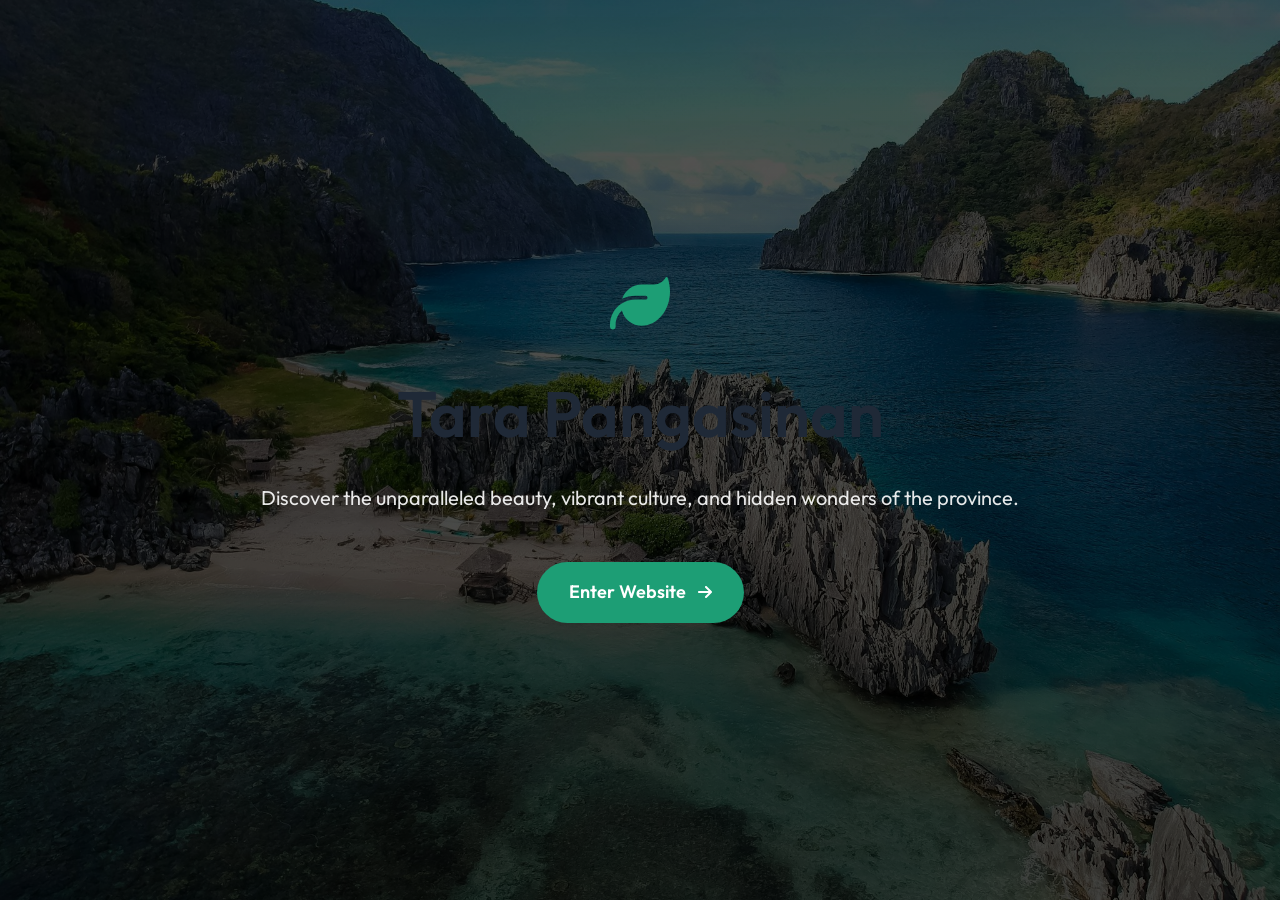
==== index.html @ 825ba8ad "Initial commit" ====
<!DOCTYPE html>
<html lang="en">
<head>
    <meta charset="UTF-8">
    <meta name="viewport" content="width=device-width, initial-scale=1.0">

    <meta name="description" content="Welcome to Tara Pangasinan. Discover the unparalleled beauty, vibrant culture, and hidden wonders of the province.">
    <meta property="og:title" content="Welcome | Tara Pangasinan">
    <meta property="og:description" content="Welcome to Tara Pangasinan. Discover the unparalleled beauty, vibrant culture, and hidden wonders of the province.">
    <meta property="og:type" content="website">
    <link rel="preconnect" href="https://fonts.googleapis.com">
    <link rel="preconnect" href="https://fonts.gstatic.com" crossorigin>
    <link href="https://fonts.googleapis.com/css2?family=Inter:wght@400;500;600;700&family=Outfit:wght@300;400;500;600;700&family=Playfair+Display:ital,wght@0,400;0,500;0,600;0,700;1,400&display=swap" rel="stylesheet">
    <link rel="stylesheet" href="css/pages/landing/main.css">
    <link rel="icon" type="image/svg+xml" href="assets/Home Page/Logo.svg">
    <title>Welcome | Tara Pangasinan</title>
</head>
<body>
    <div class="landing-container">
        <div class="landing-overlay"></div>
        <div class="landing-content">
            <img src="assets/Home Page/Logo.svg" alt="Pangasinan Logo" class="landing-logo">
            <h1 class="landing-title">Tara Pangasinan</h1>
            <p class="landing-subtitle">Discover the unparalleled beauty, vibrant culture, and hidden wonders of the province.</p>
            <a href="login.html" class="btn-enter">
                Enter Website
                <img src="assets/Home Page/ArrowRightWhite.svg" alt="Arrow">
            </a>
        </div>
    </div>
</body>
</html>
---- css/pages/landing/main.css ----
/* 1. Core & Variables */
@import "../../global/variables.css";
@import "../../global/base.css";

/* 2. Page Specific */
@import "landing.css";
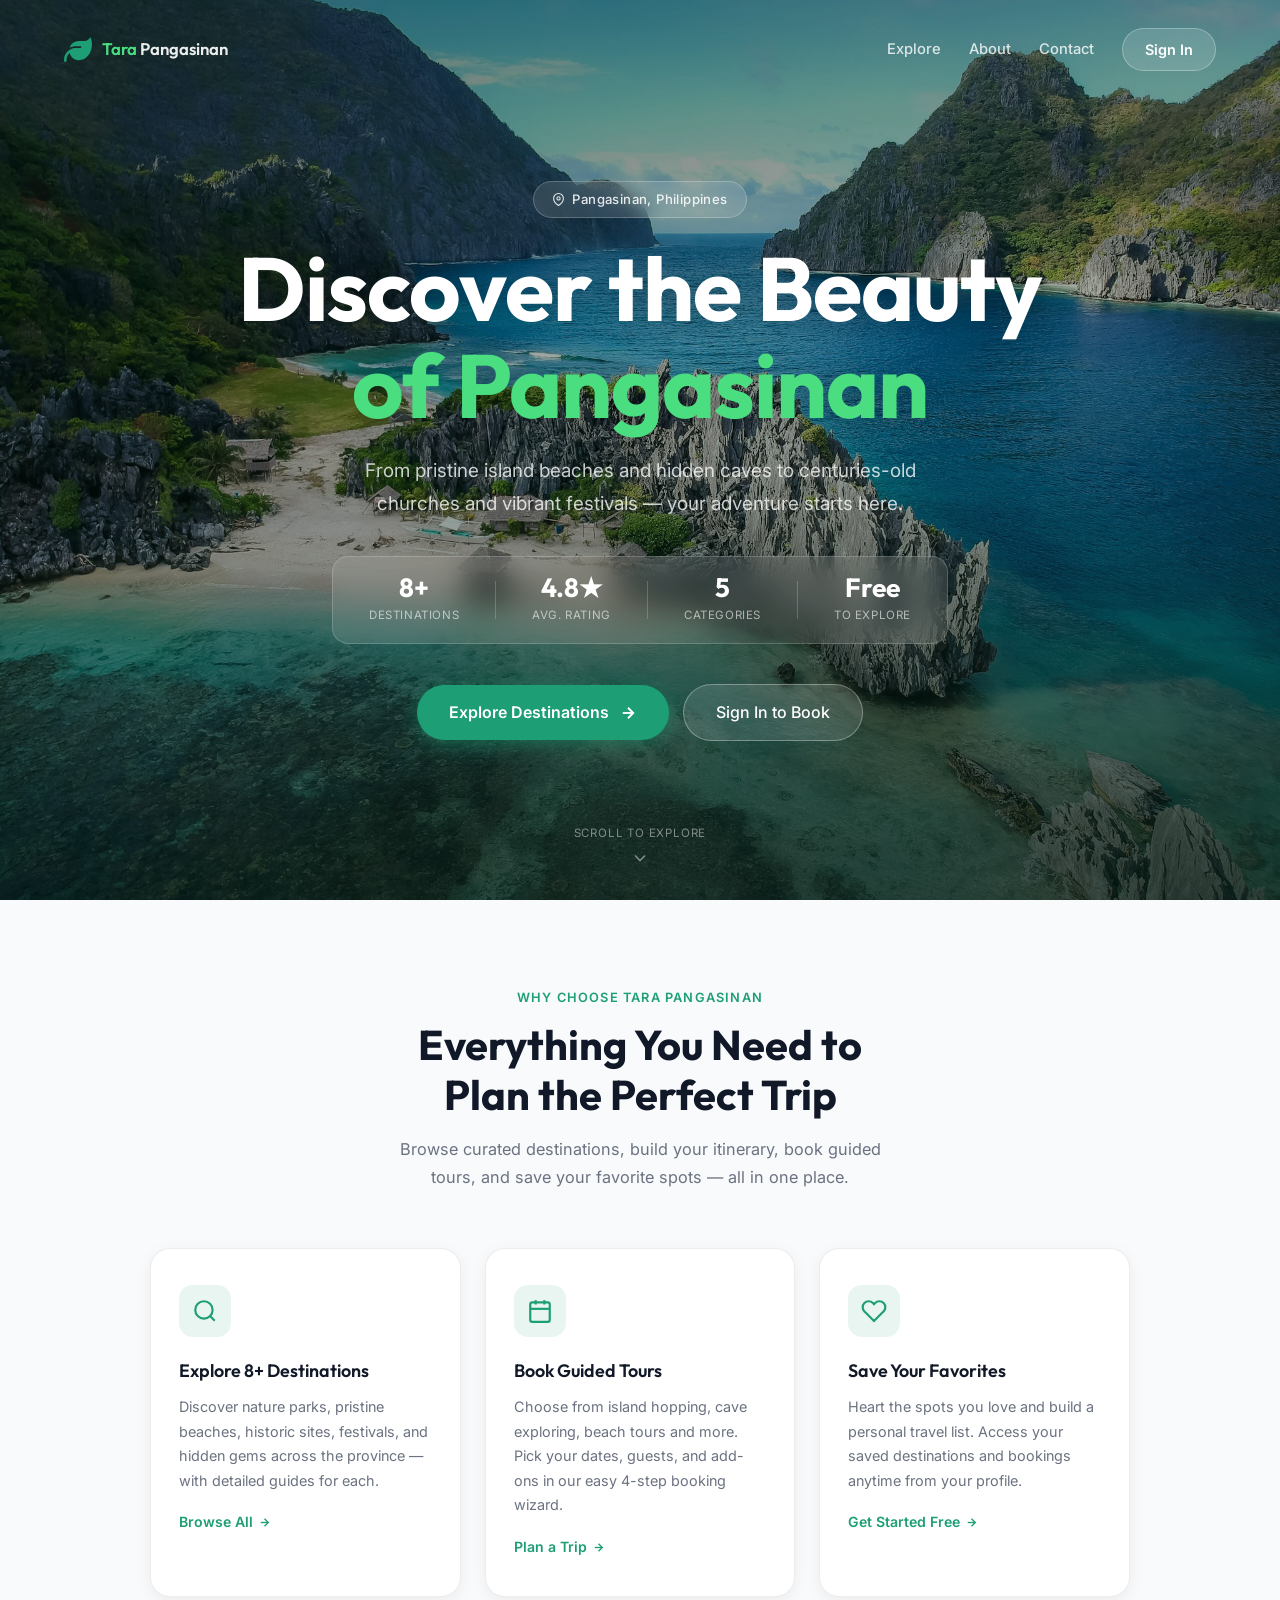
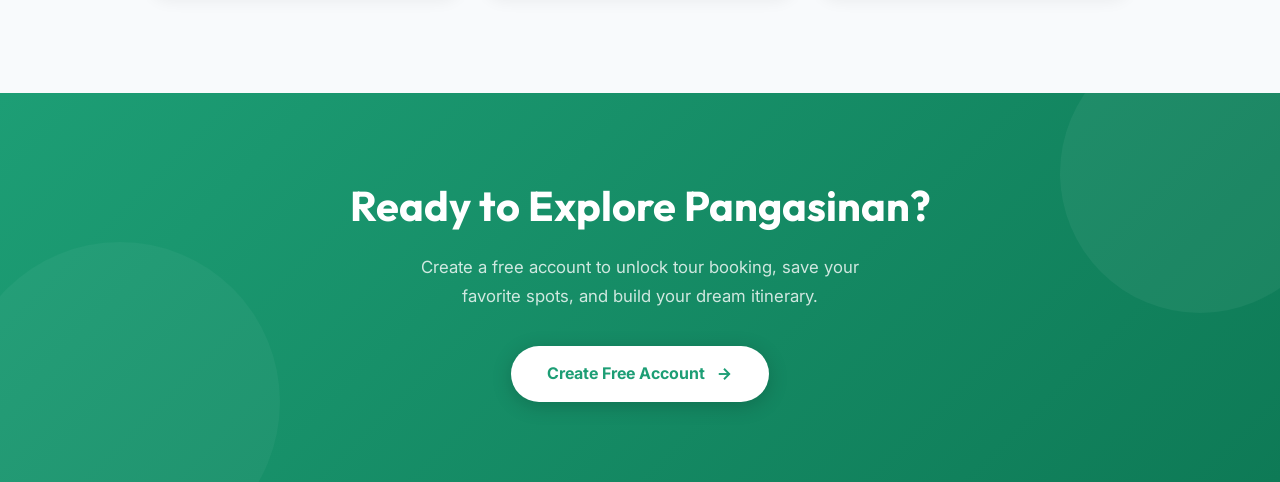
==== commit 5bdbe572: "Final FE BASELINE" ====
--- a/index.html
+++ b/index.html
@@ -3,30 +3,176 @@
 <head>
     <meta charset="UTF-8">
     <meta name="viewport" content="width=device-width, initial-scale=1.0">
-
-    <meta name="description" content="Welcome to Tara Pangasinan. Discover the unparalleled beauty, vibrant culture, and hidden wonders of the province.">
+    <meta name="description" content="Discover the unparalleled beauty, vibrant culture, and hidden wonders of Pangasinan, Philippines.">
     <meta property="og:title" content="Welcome | Tara Pangasinan">
-    <meta property="og:description" content="Welcome to Tara Pangasinan. Discover the unparalleled beauty, vibrant culture, and hidden wonders of the province.">
+    <meta property="og:description" content="Discover the unparalleled beauty, vibrant culture, and hidden wonders of Pangasinan, Philippines.">
     <meta property="og:type" content="website">
     <link rel="preconnect" href="https://fonts.googleapis.com">
     <link rel="preconnect" href="https://fonts.gstatic.com" crossorigin>
-    <link href="https://fonts.googleapis.com/css2?family=Inter:wght@400;500;600;700&family=Outfit:wght@300;400;500;600;700&family=Playfair+Display:ital,wght@0,400;0,500;0,600;0,700;1,400&display=swap" rel="stylesheet">
+    <link href="https://fonts.googleapis.com/css2?family=Inter:wght@400;500;600;700&family=Outfit:wght@300;400;500;600;700&display=swap" rel="stylesheet">
     <link rel="stylesheet" href="css/pages/landing/main.css">
     <link rel="icon" type="image/svg+xml" href="assets/Home Page/Logo.svg">
     <title>Welcome | Tara Pangasinan</title>
 </head>
 <body>
-    <div class="landing-container">
+
+    <!-- ── HERO ──────────────────────────────────────────── -->
+    <div class="landing-hero">
         <div class="landing-overlay"></div>
+
+        <!-- Top Nav -->
+        <nav class="landing-nav anim-nav">
+            <a href="home.html" class="ln-logo">
+                <img src="assets/Home Page/Logo.svg" alt="Tara Pangasinan" width="28" height="28">
+                <span class="ln-logo-text"><span class="ln-green">Tara</span> Pangasinan</span>
+            </a>
+            <div class="ln-nav-links">
+                <a href="home.html" class="ln-link">Explore</a>
+                <a href="about.html" class="ln-link">About</a>
+                <a href="contact.html" class="ln-link">Contact</a>
+                <a href="login.html" class="ln-signin">Sign In</a>
+            </div>
+        </nav>
+
+        <!-- Hero Content -->
         <div class="landing-content">
-            <img src="assets/Home Page/Logo.svg" alt="Pangasinan Logo" class="landing-logo">
-            <h1 class="landing-title">Tara Pangasinan</h1>
-            <p class="landing-subtitle">Discover the unparalleled beauty, vibrant culture, and hidden wonders of the province.</p>
-            <a href="login.html" class="btn-enter">
-                Enter Website
-                <img src="assets/Home Page/ArrowRightWhite.svg" alt="Arrow">
+
+            <div class="landing-badge anim-1">
+                <svg width="13" height="13" viewBox="0 0 24 24" fill="none" stroke="currentColor" stroke-width="2">
+                    <path d="M21 10c0 7-9 13-9 13s-9-6-9-13a9 9 0 0 1 18 0z"/>
+                    <circle cx="12" cy="10" r="3"/>
+                </svg>
+                Pangasinan, Philippines
+            </div>
+
+            <h1 class="landing-title anim-2">
+                Discover the Beauty
+                <span class="landing-title-hl">of Pangasinan</span>
+            </h1>
+
+            <p class="landing-subtitle anim-3">
+                From pristine island beaches and hidden caves to centuries-old churches and vibrant festivals — your adventure starts here.
+            </p>
+
+            <!-- Stats Row -->
+            <div class="landing-stats anim-4">
+                <div class="ls-item">
+                    <span class="ls-val">8+</span>
+                    <span class="ls-lbl">Destinations</span>
+                </div>
+                <div class="ls-sep"></div>
+                <div class="ls-item">
+                    <span class="ls-val">4.8★</span>
+                    <span class="ls-lbl">Avg. Rating</span>
+                </div>
+                <div class="ls-sep"></div>
+                <div class="ls-item">
+                    <span class="ls-val">5</span>
+                    <span class="ls-lbl">Categories</span>
+                </div>
+                <div class="ls-sep"></div>
+                <div class="ls-item">
+                    <span class="ls-val">Free</span>
+                    <span class="ls-lbl">To Explore</span>
+                </div>
+            </div>
+
+            <!-- CTAs -->
+            <div class="landing-ctas anim-5">
+                <a href="home.html" class="btn-explore">
+                    Explore Destinations
+                    <svg width="18" height="18" viewBox="0 0 24 24" fill="none" stroke="currentColor" stroke-width="2.5">
+                        <line x1="5" y1="12" x2="19" y2="12"/>
+                        <polyline points="12 5 19 12 12 19"/>
+                    </svg>
+                </a>
+                <a href="login.html" class="btn-ghost">
+                    Sign In to Book
+                </a>
+            </div>
+        </div>
+
+        <!-- Scroll Indicator -->
+        <a href="#features" class="landing-scroll anim-6">
+            <span>Scroll to explore</span>
+            <svg width="20" height="20" viewBox="0 0 24 24" fill="none" stroke="currentColor" stroke-width="2">
+                <polyline points="6 9 12 15 18 9"/>
+            </svg>
+        </a>
+    </div>
+
+    <!-- ── FEATURES ───────────────────────────────────────── -->
+    <section class="landing-features" id="features">
+
+        <p class="lf-eyebrow">Why Choose Tara Pangasinan</p>
+        <h2 class="lf-heading">Everything You Need to<br>Plan the Perfect Trip</h2>
+        <p class="lf-subheading">Browse curated destinations, build your itinerary, book guided tours, and save your favorite spots — all in one place.</p>
+
+        <div class="lf-grid">
+
+            <div class="lf-card">
+                <div class="lf-icon">
+                    <svg width="26" height="26" viewBox="0 0 24 24" fill="none" stroke="currentColor" stroke-width="2">
+                        <circle cx="11" cy="11" r="8"/>
+                        <line x1="21" y1="21" x2="16.65" y2="16.65"/>
+                    </svg>
+                </div>
+                <h3>Explore 8+ Destinations</h3>
+                <p>Discover nature parks, pristine beaches, historic sites, festivals, and hidden gems across the province — with detailed guides for each.</p>
+                <a href="explore.html" class="lf-card-link">
+                    Browse All
+                    <svg width="13" height="13" viewBox="0 0 24 24" fill="none" stroke="currentColor" stroke-width="2.5"><line x1="5" y1="12" x2="19" y2="12"/><polyline points="12 5 19 12 12 19"/></svg>
+                </a>
+            </div>
+
+            <div class="lf-card">
+                <div class="lf-icon">
+                    <svg width="26" height="26" viewBox="0 0 24 24" fill="none" stroke="currentColor" stroke-width="2">
+                        <rect x="3" y="4" width="18" height="18" rx="2" ry="2"/>
+                        <line x1="16" y1="2" x2="16" y2="6"/>
+                        <line x1="8" y1="2" x2="8" y2="6"/>
+                        <line x1="3" y1="10" x2="21" y2="10"/>
+                    </svg>
+                </div>
+                <h3>Book Guided Tours</h3>
+                <p>Choose from island hopping, cave exploring, beach tours and more. Pick your dates, guests, and add-ons in our easy 4-step booking wizard.</p>
+                <a href="plan.html" class="lf-card-link">
+                    Plan a Trip
+                    <svg width="13" height="13" viewBox="0 0 24 24" fill="none" stroke="currentColor" stroke-width="2.5"><line x1="5" y1="12" x2="19" y2="12"/><polyline points="12 5 19 12 12 19"/></svg>
+                </a>
+            </div>
+
+            <div class="lf-card">
+                <div class="lf-icon">
+                    <svg width="26" height="26" viewBox="0 0 24 24" fill="none" stroke="currentColor" stroke-width="2">
+                        <path d="M20.84 4.61a5.5 5.5 0 0 0-7.78 0L12 5.67l-1.06-1.06a5.5 5.5 0 0 0-7.78 7.78l1.06 1.06L12 21.23l7.78-7.78 1.06-1.06a5.5 5.5 0 0 0 0-7.78z"/>
+                    </svg>
+                </div>
+                <h3>Save Your Favorites</h3>
+                <p>Heart the spots you love and build a personal travel list. Access your saved destinations and bookings anytime from your profile.</p>
+                <a href="register.html" class="lf-card-link">
+                    Get Started Free
+                    <svg width="13" height="13" viewBox="0 0 24 24" fill="none" stroke="currentColor" stroke-width="2.5"><line x1="5" y1="12" x2="19" y2="12"/><polyline points="12 5 19 12 12 19"/></svg>
+                </a>
+            </div>
+
+        </div>
+    </section>
+
+    <!-- ── BOTTOM CTA ─────────────────────────────────────── -->
+    <section class="landing-cta-strip">
+        <div class="lcs-inner">
+            <h2>Ready to Explore Pangasinan?</h2>
+            <p>Create a free account to unlock tour booking, save your favorite spots, and build your dream itinerary.</p>
+            <a href="register.html" class="btn-cta-white">
+                Create Free Account
+                <svg width="18" height="18" viewBox="0 0 24 24" fill="none" stroke="currentColor" stroke-width="2.5">
+                    <line x1="5" y1="12" x2="19" y2="12"/>
+                    <polyline points="12 5 19 12 12 19"/>
+                </svg>
             </a>
         </div>
-    </div>
+    </section>
+
 </body>
 </html>
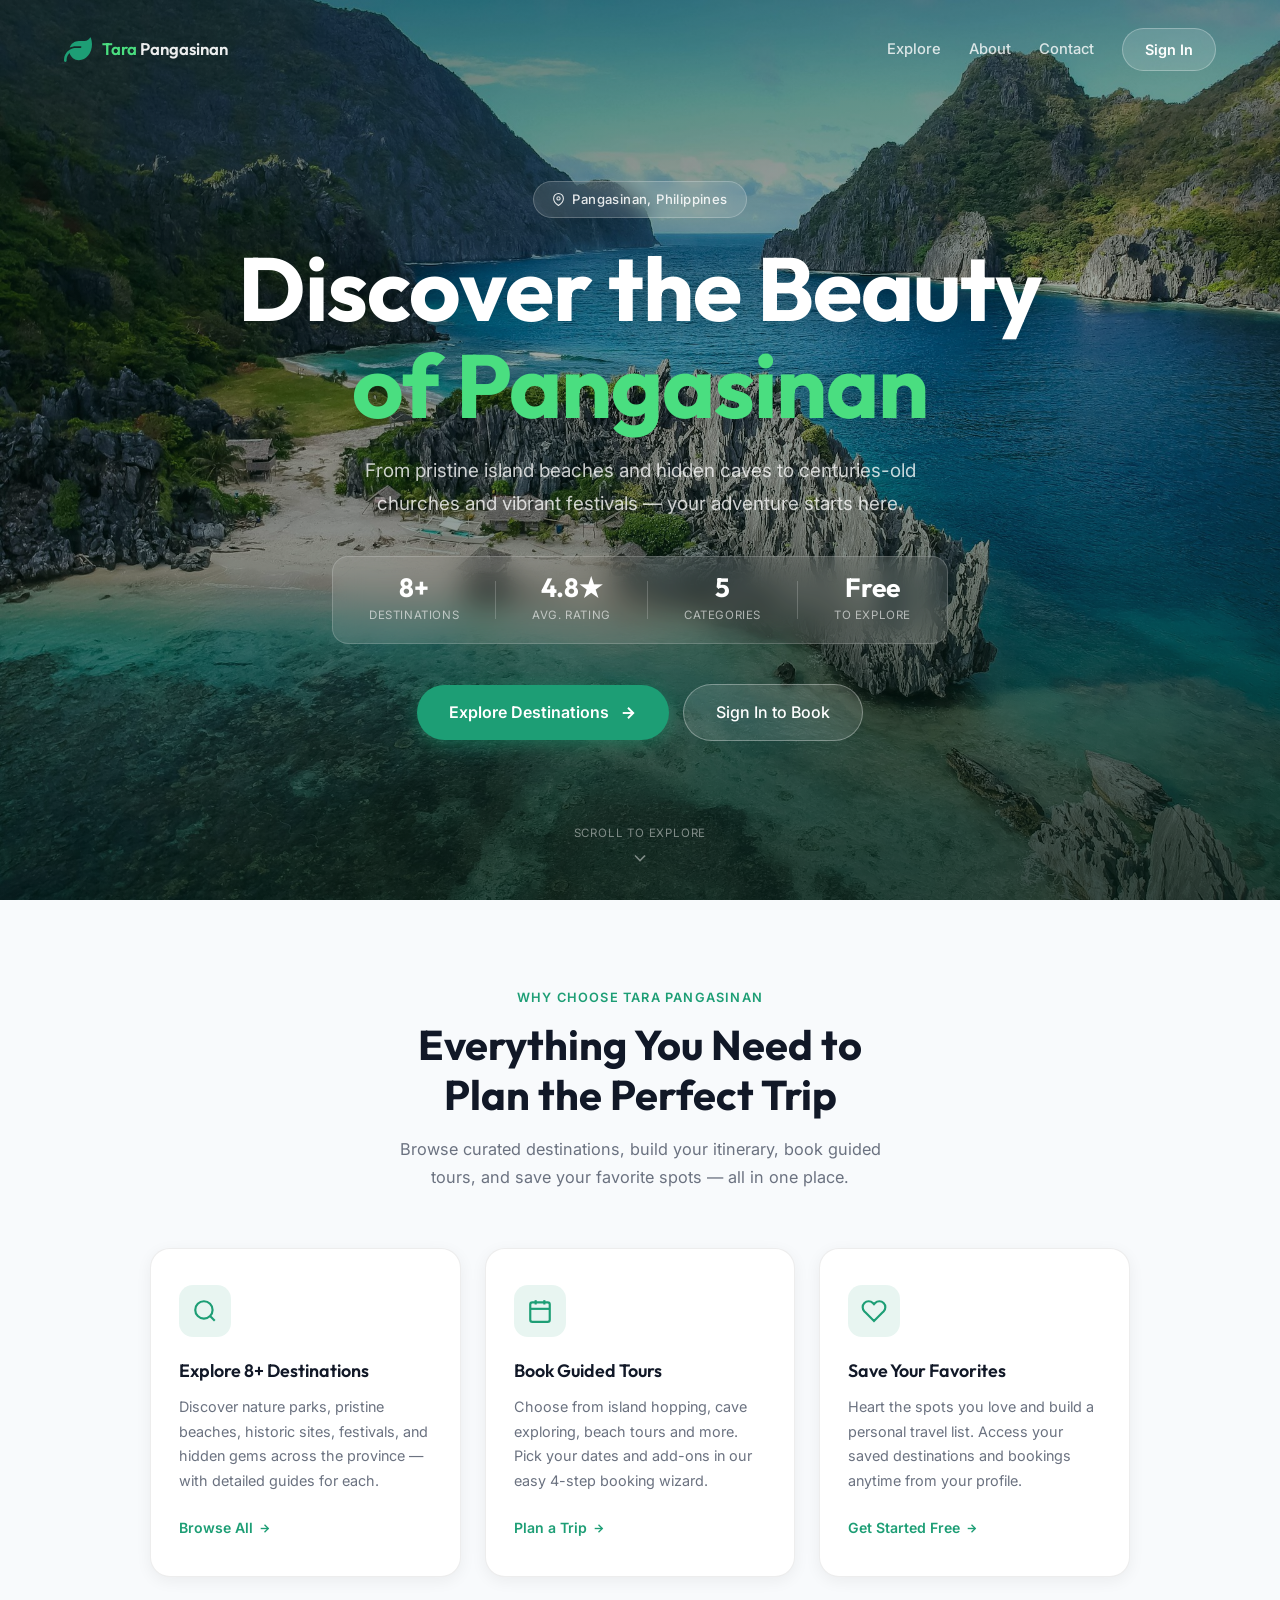
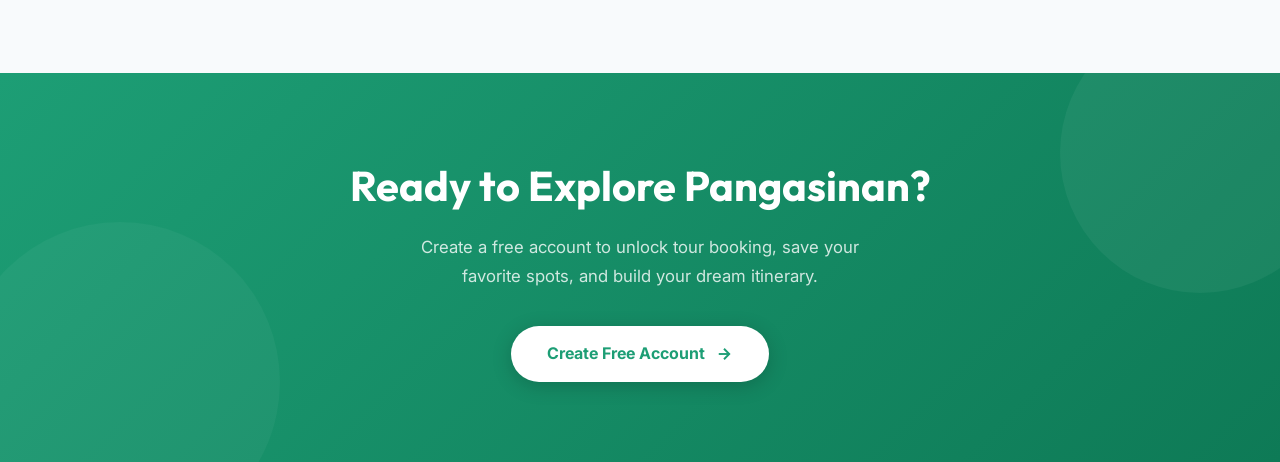
==== commit b23d01e6: "Finalized FE" ====
--- a/index.html
+++ b/index.html
@@ -6,12 +6,13 @@
     <meta name="description" content="Discover the unparalleled beauty, vibrant culture, and hidden wonders of Pangasinan, Philippines.">
     <meta property="og:title" content="Welcome | Tara Pangasinan">
     <meta property="og:description" content="Discover the unparalleled beauty, vibrant culture, and hidden wonders of Pangasinan, Philippines.">
+    <meta property="og:image" content="assets/images/backgrounds/headerbg.jpg">
     <meta property="og:type" content="website">
     <link rel="preconnect" href="https://fonts.googleapis.com">
     <link rel="preconnect" href="https://fonts.gstatic.com" crossorigin>
     <link href="https://fonts.googleapis.com/css2?family=Inter:wght@400;500;600;700&family=Outfit:wght@300;400;500;600;700&display=swap" rel="stylesheet">
     <link rel="stylesheet" href="css/pages/landing/main.css">
-    <link rel="icon" type="image/svg+xml" href="assets/Home Page/Logo.svg">
+    <link rel="icon" type="image/svg+xml" href="assets/icons/logo.svg">
     <title>Welcome | Tara Pangasinan</title>
 </head>
 <body>
@@ -23,7 +24,7 @@
         <!-- Top Nav -->
         <nav class="landing-nav anim-nav">
             <a href="home.html" class="ln-logo">
-                <img src="assets/Home Page/Logo.svg" alt="Tara Pangasinan" width="28" height="28">
+                <img src="assets/icons/logo.svg" alt="Tara Pangasinan" width="28" height="28">
                 <span class="ln-logo-text"><span class="ln-green">Tara</span> Pangasinan</span>
             </a>
             <div class="ln-nav-links">
@@ -135,7 +136,7 @@
                     </svg>
                 </div>
                 <h3>Book Guided Tours</h3>
-                <p>Choose from island hopping, cave exploring, beach tours and more. Pick your dates, guests, and add-ons in our easy 4-step booking wizard.</p>
+                <p>Choose from island hopping, cave exploring, beach tours and more. Pick your dates and add-ons in our easy 4-step booking wizard.</p>
                 <a href="plan.html" class="lf-card-link">
                     Plan a Trip
                     <svg width="13" height="13" viewBox="0 0 24 24" fill="none" stroke="currentColor" stroke-width="2.5"><line x1="5" y1="12" x2="19" y2="12"/><polyline points="12 5 19 12 12 19"/></svg>
